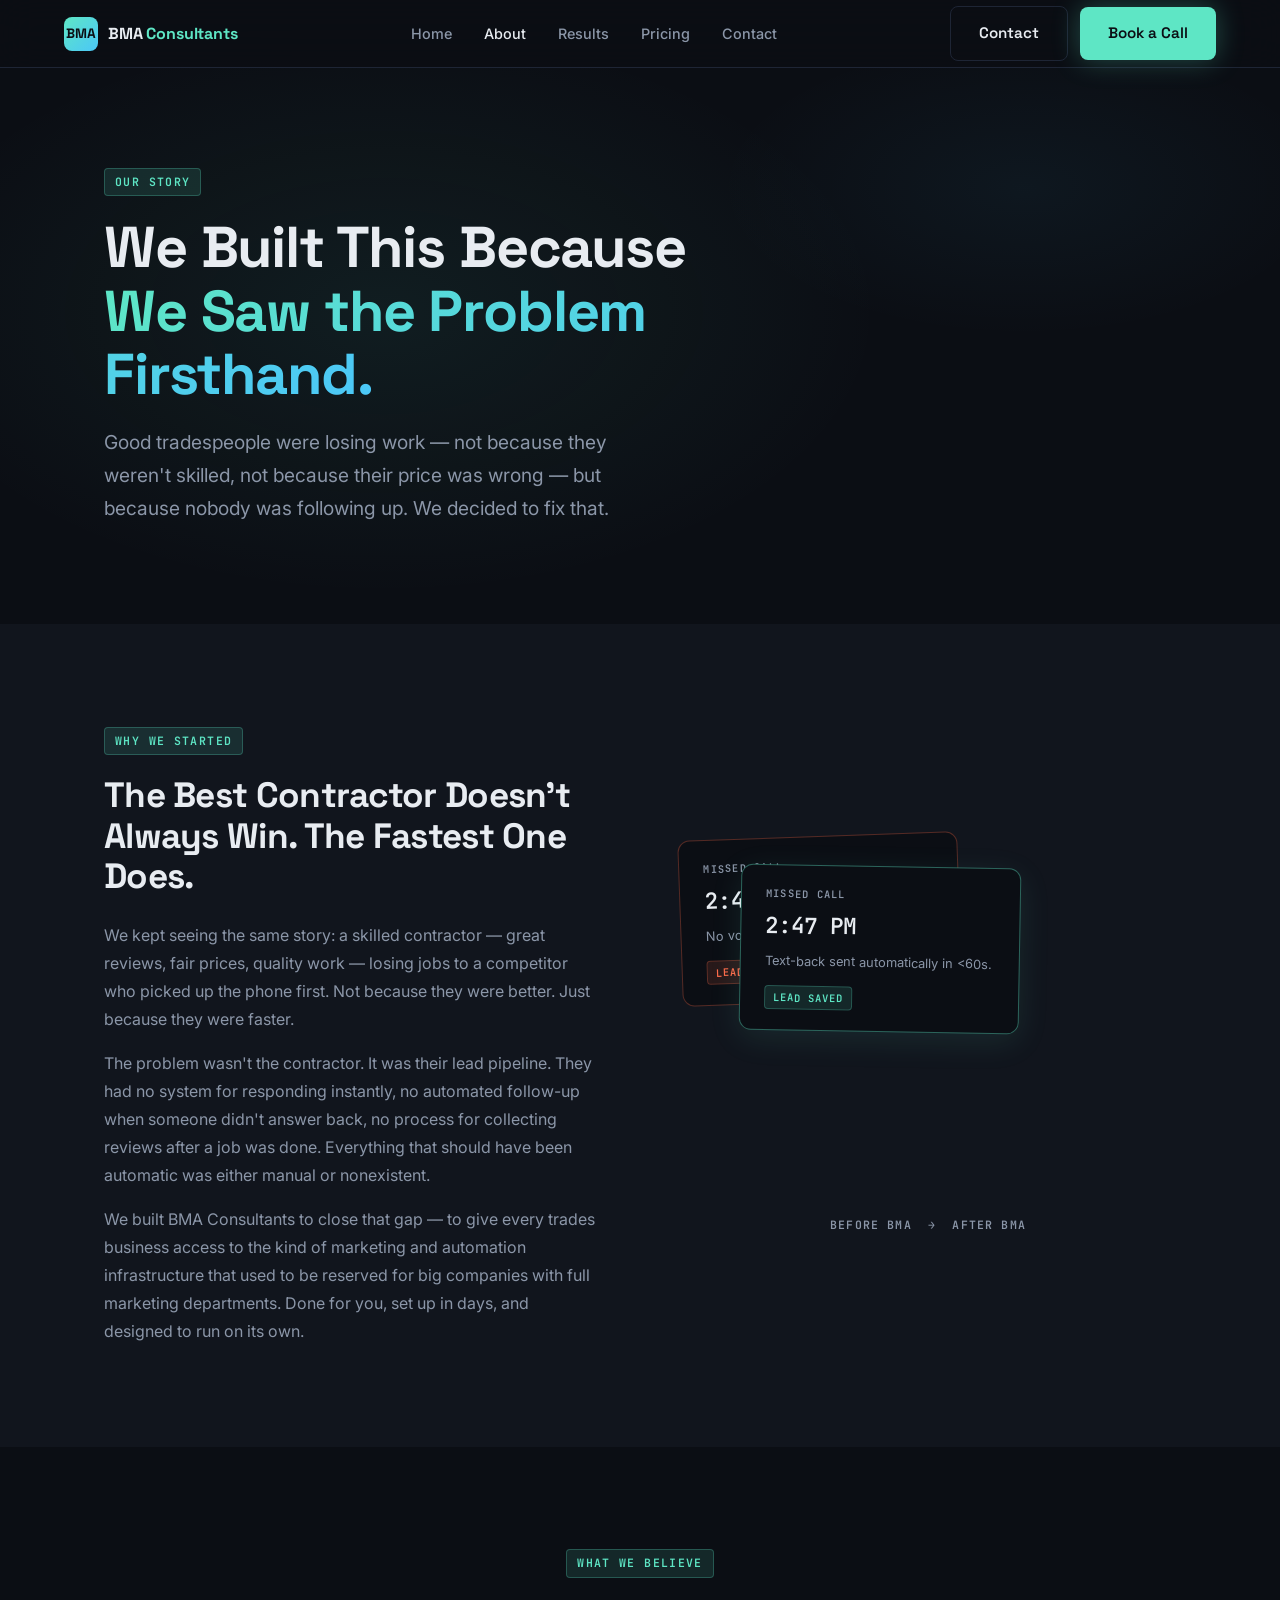
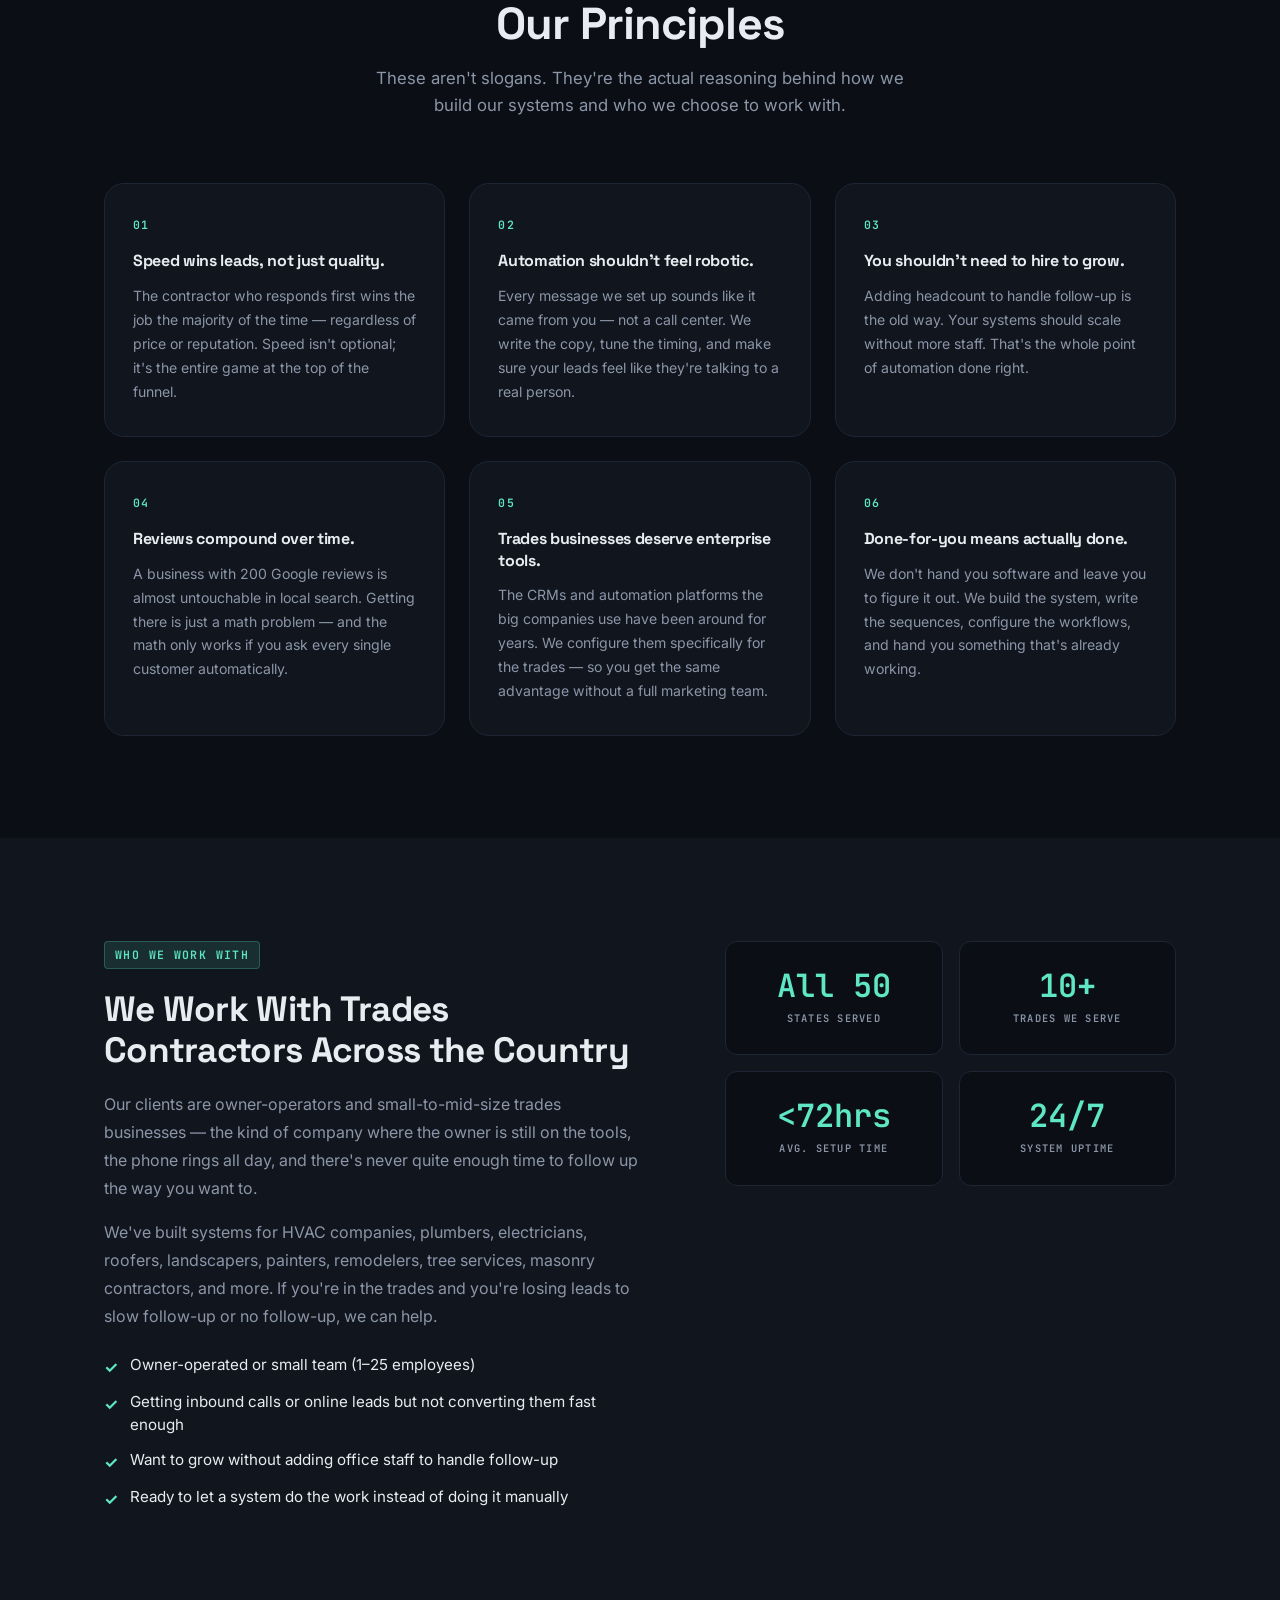
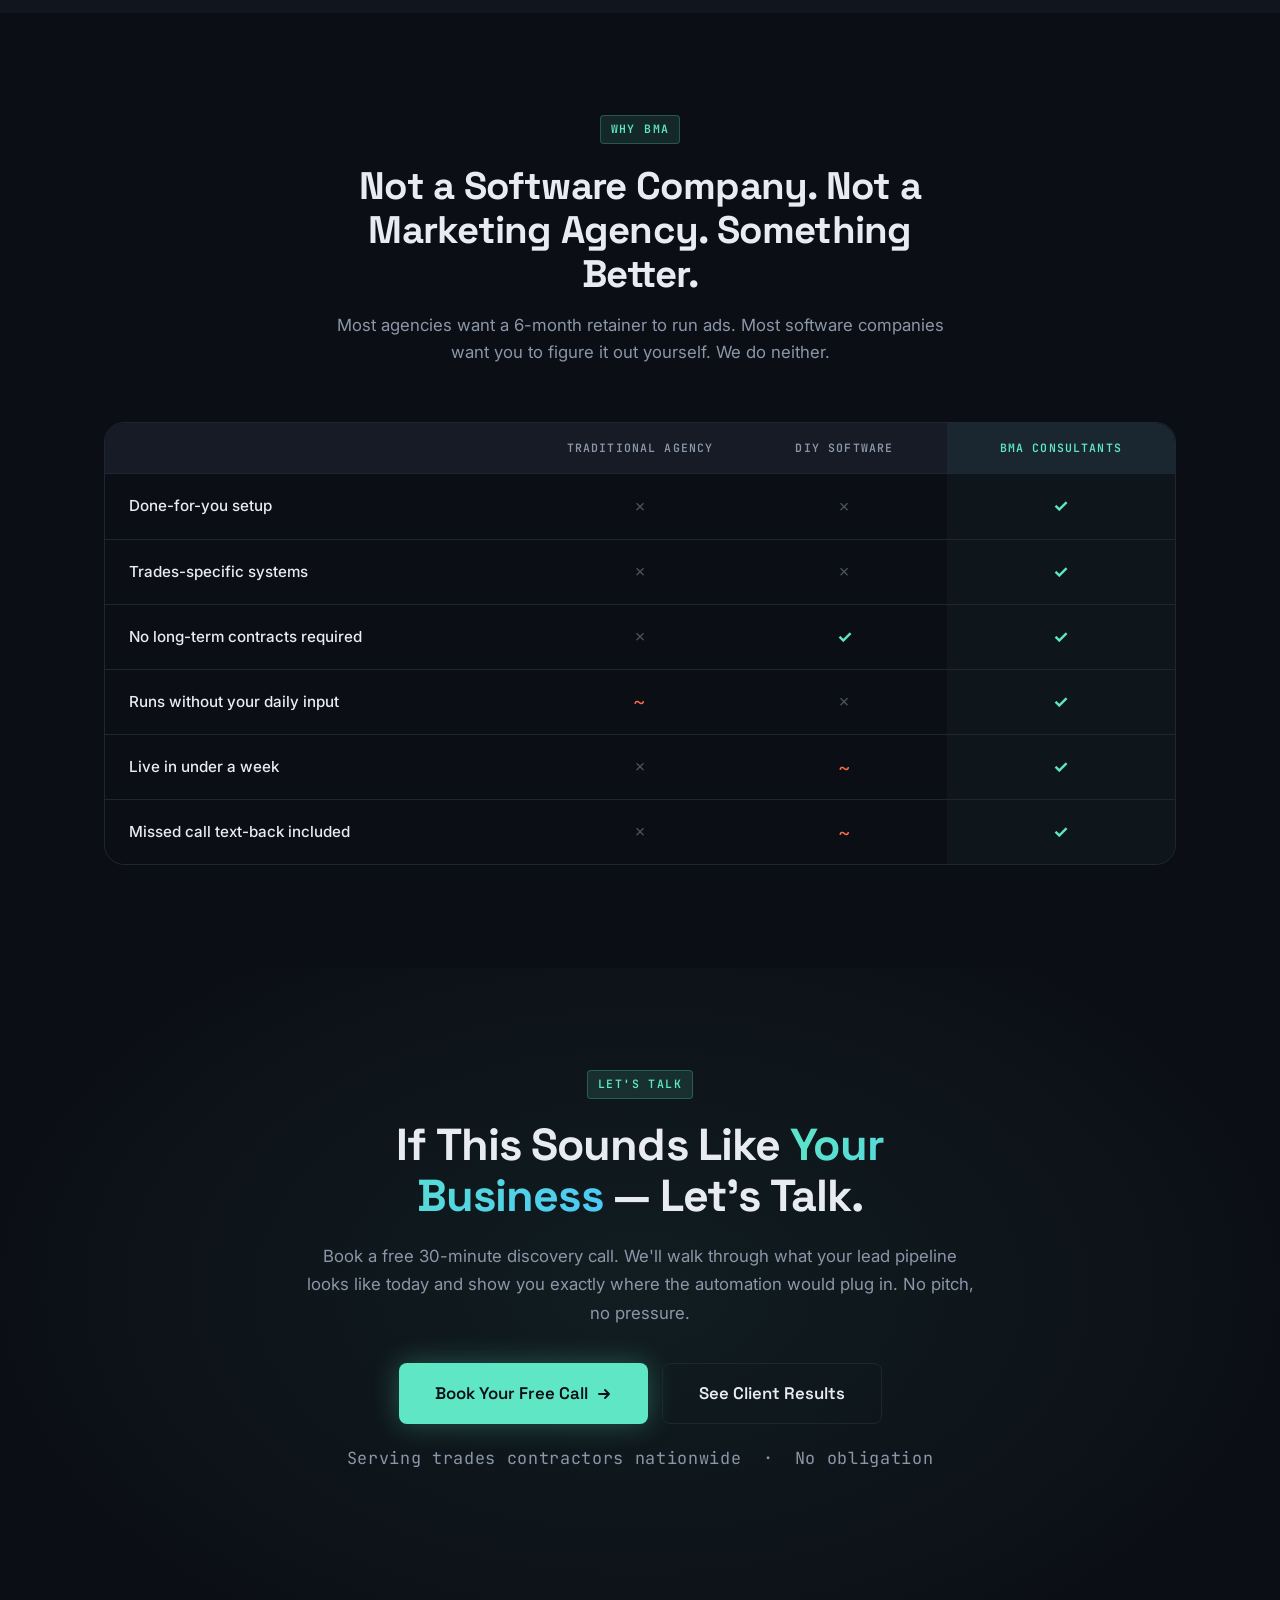
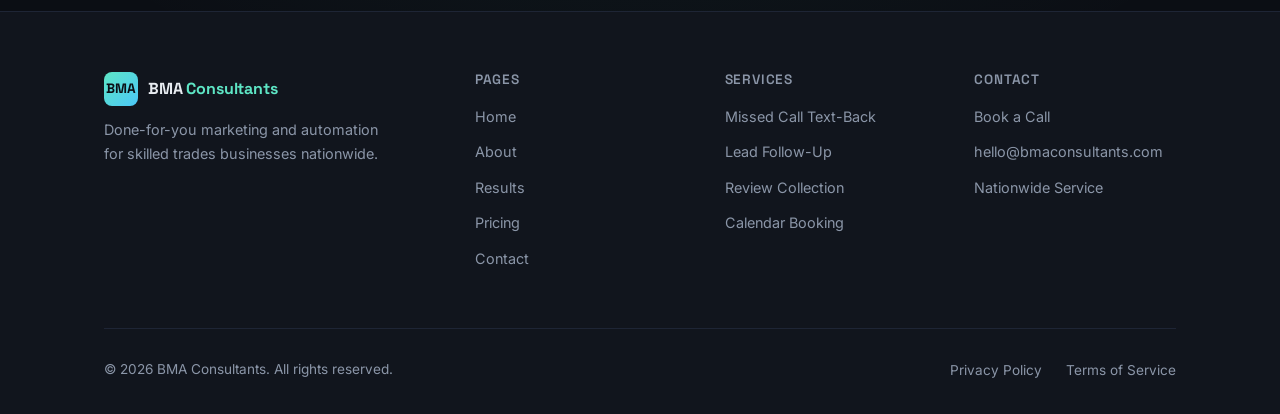
==== about.html @ b3167a3f "Initial commit: BMA Consultants website Static site with home, about, pricing, results, and contact " ====
<!DOCTYPE html>
<html lang="en">
<head>
  <meta charset="UTF-8" />
  <meta name="viewport" content="width=device-width, initial-scale=1.0" />
  <title>About — BMA Consultants</title>
  <meta name="description" content="BMA Consultants was built for trades contractors who are great at their craft but losing jobs because their lead pipeline isn't set up to keep up. Learn why we do what we do." />
  <link rel="preconnect" href="https://fonts.googleapis.com" />
  <link rel="preconnect" href="https://fonts.gstatic.com" crossorigin />
  <link rel="stylesheet" href="css/style.css" />
  <link rel="stylesheet" href="css/about.css" />
</head>
<body>

  <!-- ═══════════════════════════  NAV  ══════════════════════════════ -->
  <nav class="nav" role="navigation" aria-label="Main navigation">
    <a href="index.html" class="nav-logo" aria-label="BMA Consultants Home">
      <div class="nav-logo-mark" aria-hidden="true">BMA</div>
      <div class="nav-logo-text">BMA <span>Consultants</span></div>
    </a>

    <ul class="nav-links">
      <li><a href="index.html">Home</a></li>
      <li><a href="about.html" class="active">About</a></li>
      <li><a href="results.html">Results</a></li>
      <li><a href="pricing.html">Pricing</a></li>
      <li><a href="contact.html">Contact</a></li>
    </ul>

    <div class="nav-cta">
      <a href="contact.html" class="btn btn-outline">Contact</a>
      <a href="contact.html#book" class="btn btn-primary">Book a Call</a>
    </div>

    <button class="hamburger" aria-label="Toggle menu" aria-expanded="false">
      <span></span><span></span><span></span>
    </button>
  </nav>

  <div class="mobile-menu" role="navigation" aria-label="Mobile navigation">
    <a href="index.html">Home</a>
    <a href="about.html">About</a>
    <a href="results.html">Results</a>
    <a href="pricing.html">Pricing</a>
    <a href="contact.html">Contact</a>
    <a href="contact.html#book" class="btn btn-primary">Book a Discovery Call</a>
  </div>

  <main>

    <!-- ═══════════════════════  PAGE HERO  ══════════════════════════ -->
    <section class="about-hero" aria-label="About hero">
      <div class="about-hero-bg" aria-hidden="true"></div>
      <div class="container">
        <div class="about-hero-inner">
          <div class="tag" aria-hidden="true">Our Story</div>
          <h1>
            We Built This Because<br>
            <span class="gradient-text">We Saw the Problem Firsthand.</span>
          </h1>
          <p>
            Good tradespeople were losing work — not because they weren't skilled, not because their price was wrong — but because nobody was following up. We decided to fix that.
          </p>
        </div>
      </div>
    </section>

    <!-- ═══════════════════════  ORIGIN STORY  ═══════════════════════ -->
    <section class="section origin" aria-labelledby="origin-heading">
      <div class="container">
        <div class="origin-grid">

          <div class="origin-content">
            <div class="tag" aria-hidden="true">Why We Started</div>
            <h2 id="origin-heading">The Best Contractor Doesn't Always Win. The Fastest One Does.</h2>
            <p>
              We kept seeing the same story: a skilled contractor — great reviews, fair prices, quality work — losing jobs to a competitor who picked up the phone first. Not because they were better. Just because they were faster.
            </p>
            <p>
              The problem wasn't the contractor. It was their lead pipeline. They had no system for responding instantly, no automated follow-up when someone didn't answer back, no process for collecting reviews after a job was done. Everything that should have been automatic was either manual or nonexistent.
            </p>
            <p>
              We built BMA Consultants to close that gap — to give every trades business access to the kind of marketing and automation infrastructure that used to be reserved for big companies with full marketing departments. Done for you, set up in days, and designed to run on its own.
            </p>
          </div>

          <div class="origin-visual" aria-hidden="true">
            <div class="origin-card-stack">
              <div class="origin-card origin-card-1">
                <div class="origin-card-label mono">Missed Call</div>
                <div class="origin-card-time mono">2:47 PM</div>
                <div class="origin-card-sub">No voicemail. No text. No follow-up.</div>
                <div class="origin-card-badge badge-bad">Lead Lost</div>
              </div>
              <div class="origin-card origin-card-2">
                <div class="origin-card-label mono">Missed Call</div>
                <div class="origin-card-time mono">2:47 PM</div>
                <div class="origin-card-sub">Text-back sent automatically in &lt;60s.</div>
                <div class="origin-card-badge badge-good">Lead Saved</div>
              </div>
            </div>
            <div class="origin-visual-label mono">Before BMA &nbsp;→&nbsp; After BMA</div>
          </div>

        </div>
      </div>
    </section>

    <!-- ═══════════════════════  WHAT WE BELIEVE  ════════════════════ -->
    <section class="beliefs section" aria-labelledby="beliefs-heading">
      <div class="container">
        <div class="beliefs-header">
          <div class="tag" aria-hidden="true">What We Believe</div>
          <h2 id="beliefs-heading">Our Principles</h2>
          <p>These aren't slogans. They're the actual reasoning behind how we build our systems and who we choose to work with.</p>
        </div>

        <div class="beliefs-grid" role="list">

          <div class="belief-card" role="listitem">
            <div class="belief-number mono" aria-hidden="true">01</div>
            <h3>Speed wins leads, not just quality.</h3>
            <p>The contractor who responds first wins the job the majority of the time — regardless of price or reputation. Speed isn't optional; it's the entire game at the top of the funnel.</p>
          </div>

          <div class="belief-card" role="listitem">
            <div class="belief-number mono" aria-hidden="true">02</div>
            <h3>Automation shouldn't feel robotic.</h3>
            <p>Every message we set up sounds like it came from you — not a call center. We write the copy, tune the timing, and make sure your leads feel like they're talking to a real person.</p>
          </div>

          <div class="belief-card" role="listitem">
            <div class="belief-number mono" aria-hidden="true">03</div>
            <h3>You shouldn't need to hire to grow.</h3>
            <p>Adding headcount to handle follow-up is the old way. Your systems should scale without more staff. That's the whole point of automation done right.</p>
          </div>

          <div class="belief-card" role="listitem">
            <div class="belief-number mono" aria-hidden="true">04</div>
            <h3>Reviews compound over time.</h3>
            <p>A business with 200 Google reviews is almost untouchable in local search. Getting there is just a math problem — and the math only works if you ask every single customer automatically.</p>
          </div>

          <div class="belief-card" role="listitem">
            <div class="belief-number mono" aria-hidden="true">05</div>
            <h3>Trades businesses deserve enterprise tools.</h3>
            <p>The CRMs and automation platforms the big companies use have been around for years. We configure them specifically for the trades — so you get the same advantage without a full marketing team.</p>
          </div>

          <div class="belief-card" role="listitem">
            <div class="belief-number mono" aria-hidden="true">06</div>
            <h3>Done-for-you means actually done.</h3>
            <p>We don't hand you software and leave you to figure it out. We build the system, write the sequences, configure the workflows, and hand you something that's already working.</p>
          </div>

        </div>
      </div>
    </section>

    <!-- ═══════════════════════  WHO WE WORK WITH  ═══════════════════ -->
    <section class="who-we-work section" aria-labelledby="who-heading">
      <div class="container">
        <div class="who-inner">

          <div class="who-text">
            <div class="tag" aria-hidden="true">Who We Work With</div>
            <h2 id="who-heading">We Work With Trades Contractors Across the Country</h2>
            <p>
              Our clients are owner-operators and small-to-mid-size trades businesses — the kind of company where the owner is still on the tools, the phone rings all day, and there's never quite enough time to follow up the way you want to.
            </p>
            <p>
              We've built systems for HVAC companies, plumbers, electricians, roofers, landscapers, painters, remodelers, tree services, masonry contractors, and more. If you're in the trades and you're losing leads to slow follow-up or no follow-up, we can help.
            </p>
            <ul class="who-checklist" role="list">
              <li>
                <span class="check-icon" aria-hidden="true">✓</span>
                Owner-operated or small team (1–25 employees)
              </li>
              <li>
                <span class="check-icon" aria-hidden="true">✓</span>
                Getting inbound calls or online leads but not converting them fast enough
              </li>
              <li>
                <span class="check-icon" aria-hidden="true">✓</span>
                Want to grow without adding office staff to handle follow-up
              </li>
              <li>
                <span class="check-icon" aria-hidden="true">✓</span>
                Ready to let a system do the work instead of doing it manually
              </li>
            </ul>
          </div>

          <div class="who-stats" aria-hidden="true">
            <div class="who-stat-card">
              <div class="who-stat-value mono">All 50</div>
              <div class="who-stat-label">States Served</div>
            </div>
            <div class="who-stat-card">
              <div class="who-stat-value mono">10+</div>
              <div class="who-stat-label">Trades We Serve</div>
            </div>
            <div class="who-stat-card">
              <div class="who-stat-value mono">&lt;72hrs</div>
              <div class="who-stat-label">Avg. Setup Time</div>
            </div>
            <div class="who-stat-card">
              <div class="who-stat-value mono">24/7</div>
              <div class="who-stat-label">System Uptime</div>
            </div>
          </div>

        </div>
      </div>
    </section>

    <!-- ════════════════════════  HOW WE'RE DIFFERENT  ═══════════════ -->
    <section class="different section" aria-labelledby="different-heading">
      <div class="container">
        <div class="different-header">
          <div class="tag" aria-hidden="true">Why BMA</div>
          <h2 id="different-heading">Not a Software Company. Not a Marketing Agency. Something Better.</h2>
          <p>Most agencies want a 6-month retainer to run ads. Most software companies want you to figure it out yourself. We do neither.</p>
        </div>

        <div class="compare-table" role="table" aria-label="BMA vs alternatives comparison">
          <div class="compare-header" role="row">
            <div role="columnheader"></div>
            <div role="columnheader" class="compare-col-label">Traditional Agency</div>
            <div role="columnheader" class="compare-col-label">DIY Software</div>
            <div role="columnheader" class="compare-col-label compare-col-bma">BMA Consultants</div>
          </div>

          <div class="compare-row" role="row">
            <div class="compare-feature" role="cell">Done-for-you setup</div>
            <div role="cell"><span class="compare-no" aria-label="No">✗</span></div>
            <div role="cell"><span class="compare-no" aria-label="No">✗</span></div>
            <div role="cell"><span class="compare-yes" aria-label="Yes">✓</span></div>
          </div>

          <div class="compare-row" role="row">
            <div class="compare-feature" role="cell">Trades-specific systems</div>
            <div role="cell"><span class="compare-no" aria-label="No">✗</span></div>
            <div role="cell"><span class="compare-no" aria-label="No">✗</span></div>
            <div role="cell"><span class="compare-yes" aria-label="Yes">✓</span></div>
          </div>

          <div class="compare-row" role="row">
            <div class="compare-feature" role="cell">No long-term contracts required</div>
            <div role="cell"><span class="compare-no" aria-label="No">✗</span></div>
            <div role="cell"><span class="compare-yes" aria-label="Yes">✓</span></div>
            <div role="cell"><span class="compare-yes" aria-label="Yes">✓</span></div>
          </div>

          <div class="compare-row" role="row">
            <div class="compare-feature" role="cell">Runs without your daily input</div>
            <div role="cell"><span class="compare-partial" aria-label="Partial">~</span></div>
            <div role="cell"><span class="compare-no" aria-label="No">✗</span></div>
            <div role="cell"><span class="compare-yes" aria-label="Yes">✓</span></div>
          </div>

          <div class="compare-row" role="row">
            <div class="compare-feature" role="cell">Live in under a week</div>
            <div role="cell"><span class="compare-no" aria-label="No">✗</span></div>
            <div role="cell"><span class="compare-partial" aria-label="Partial">~</span></div>
            <div role="cell"><span class="compare-yes" aria-label="Yes">✓</span></div>
          </div>

          <div class="compare-row" role="row">
            <div class="compare-feature" role="cell">Missed call text-back included</div>
            <div role="cell"><span class="compare-no" aria-label="No">✗</span></div>
            <div role="cell"><span class="compare-partial" aria-label="Partial">~</span></div>
            <div role="cell"><span class="compare-yes" aria-label="Yes">✓</span></div>
          </div>

        </div>
      </div>
    </section>

    <!-- ══════════════════════════  CTA BAND  ════════════════════════ -->
    <section class="cta-band section" aria-labelledby="cta-heading">
      <div class="cta-band-bg" aria-hidden="true"></div>
      <div class="container">
        <div class="cta-band-inner">
          <div class="tag" style="display:inline-flex;margin-inline:auto;" aria-hidden="true">Let's Talk</div>
          <h2 id="cta-heading">
            If This Sounds Like <span class="gradient-text">Your Business</span> — Let's Talk.
          </h2>
          <p>
            Book a free 30-minute discovery call. We'll walk through what your lead pipeline looks like today and show you exactly where the automation would plug in. No pitch, no pressure.
          </p>
          <div class="cta-band-actions">
            <a href="contact.html#book" class="btn btn-primary btn-lg">
              Book Your Free Call
              <svg width="16" height="16" viewBox="0 0 16 16" fill="none" aria-hidden="true">
                <path d="M3 8h10M9 4l4 4-4 4" stroke="currentColor" stroke-width="1.8" stroke-linecap="round" stroke-linejoin="round"/>
              </svg>
            </a>
            <a href="results.html" class="btn btn-outline btn-lg">See Client Results</a>
          </div>
          <p class="cta-band-note">Serving trades contractors nationwide &nbsp;·&nbsp; No obligation</p>
        </div>
      </div>
    </section>

  </main>

  <!-- ═══════════════════════════  FOOTER  ═════════════════════════ -->
  <footer class="footer" aria-label="Site footer">
    <div class="container">
      <div class="footer-grid">

        <div class="footer-brand">
          <a href="index.html" class="nav-logo" aria-label="BMA Consultants Home">
            <div class="nav-logo-mark" aria-hidden="true">BMA</div>
            <div class="nav-logo-text">BMA <span>Consultants</span></div>
          </a>
          <p>Done-for-you marketing and automation for skilled trades businesses nationwide.</p>
        </div>

        <div class="footer-col">
          <h4>Pages</h4>
          <ul>
            <li><a href="index.html">Home</a></li>
            <li><a href="about.html">About</a></li>
            <li><a href="results.html">Results</a></li>
            <li><a href="pricing.html">Pricing</a></li>
            <li><a href="contact.html">Contact</a></li>
          </ul>
        </div>

        <div class="footer-col">
          <h4>Services</h4>
          <ul>
            <li><a href="pricing.html">Missed Call Text-Back</a></li>
            <li><a href="pricing.html">Lead Follow-Up</a></li>
            <li><a href="pricing.html">Review Collection</a></li>
            <li><a href="pricing.html">Calendar Booking</a></li>
          </ul>
        </div>

        <div class="footer-col">
          <h4>Contact</h4>
          <ul>
            <li><a href="contact.html#book">Book a Call</a></li>
            <li><a href="mailto:hello@bmaconsultants.com">hello@bmaconsultants.com</a></li>
            <li><a href="contact.html">Nationwide Service</a></li>
          </ul>
        </div>

      </div>

      <div class="footer-bottom">
        <p>&copy; <span id="footer-year">2025</span> BMA Consultants. All rights reserved.</p>
        <ul class="footer-bottom-links">
          <li><a href="#">Privacy Policy</a></li>
          <li><a href="#">Terms of Service</a></li>
        </ul>
      </div>
    </div>
  </footer>

  <script src="js/main.js"></script>
  <script>document.getElementById('footer-year').textContent = new Date().getFullYear();</script>

</body>
</html>
---- css/style.css ----
/* ============================================================
   BMA CONSULTANTS — Global Stylesheet
   ============================================================ */

@import url('https://fonts.googleapis.com/css2?family=Space+Grotesk:wght@400;500;600;700;800&family=Inter:wght@400;500;600&family=JetBrains+Mono:wght@400;500;600&display=swap');

/* ── Reset & Base ── */
*, *::before, *::after { box-sizing: border-box; margin: 0; padding: 0; }

:root {
  --bg:         #0B0E14;
  --panel:      #11151D;
  --panel-alt:  #161B26;
  --border:     #1E2535;
  --teal:       #5EE6C5;
  --teal-dim:   rgba(94,230,197,.12);
  --teal-glow:  rgba(94,230,197,.35);
  --orange:     #FF6B4A;
  --orange-dim: rgba(255,107,74,.12);
  --text:       #E8ECF1;
  --muted:      #8B96A8;
  --font-head:  'Space Grotesk', sans-serif;
  --font-body:  'Inter', sans-serif;
  --font-mono:  'JetBrains Mono', monospace;
  --radius:     12px;
  --radius-lg:  20px;
  --transition: .2s ease;
}

html { scroll-behavior: smooth; }

body {
  background: var(--bg);
  color: var(--text);
  font-family: var(--font-body);
  font-size: 16px;
  line-height: 1.6;
  -webkit-font-smoothing: antialiased;
}

img { display: block; max-width: 100%; }
a  { color: inherit; text-decoration: none; }

/* ── Typography ── */
h1,h2,h3,h4 { font-family: var(--font-head); line-height: 1.15; letter-spacing: -.02em; }

.mono { font-family: var(--font-mono); }

/* ── Utility ── */
.container {
  max-width: 1200px;
  margin-inline: auto;
  padding-inline: clamp(20px,5vw,64px);
}

.section { padding-block: clamp(64px,8vw,120px); }

.tag {
  display: inline-flex;
  align-items: center;
  gap: 6px;
  font-family: var(--font-mono);
  font-size: .72rem;
  font-weight: 600;
  letter-spacing: .12em;
  text-transform: uppercase;
  color: var(--teal);
  background: var(--teal-dim);
  border: 1px solid rgba(94,230,197,.25);
  border-radius: 4px;
  padding: 4px 10px;
  margin-bottom: 20px;
}

.tag-orange {
  color: var(--orange);
  background: var(--orange-dim);
  border-color: rgba(255,107,74,.25);
}

.gradient-text {
  background: linear-gradient(135deg, var(--teal) 0%, #4BC7F8 100%);
  -webkit-background-clip: text;
  -webkit-text-fill-color: transparent;
  background-clip: text;
}

.btn {
  display: inline-flex;
  align-items: center;
  gap: 8px;
  font-family: var(--font-head);
  font-size: .95rem;
  font-weight: 600;
  border-radius: 8px;
  padding: 14px 28px;
  cursor: pointer;
  border: none;
  transition: var(--transition);
  white-space: nowrap;
}

.btn-primary {
  background: var(--teal);
  color: #0B0E14;
  box-shadow: 0 0 28px rgba(94,230,197,.3);
}
.btn-primary:hover {
  background: #7AEDCE;
  box-shadow: 0 0 40px rgba(94,230,197,.55);
  transform: translateY(-1px);
}

.btn-outline {
  background: transparent;
  color: var(--text);
  border: 1px solid var(--border);
}
.btn-outline:hover {
  border-color: var(--teal);
  color: var(--teal);
}

.btn-lg { font-size: 1.05rem; padding: 16px 36px; }

/* ── Nav ── */
.nav {
  position: fixed;
  top: 0; left: 0; right: 0;
  z-index: 100;
  padding: 0 clamp(20px,5vw,64px);
  height: 68px;
  display: flex;
  align-items: center;
  justify-content: space-between;
  background: rgba(11,14,20,.82);
  backdrop-filter: blur(18px);
  border-bottom: 1px solid var(--border);
  transition: background .3s;
}

.nav-logo {
  display: flex;
  align-items: center;
  gap: 10px;
}

.nav-logo-mark {
  width: 34px;
  height: 34px;
  border-radius: 8px;
  background: linear-gradient(135deg, var(--teal), #4BC7F8);
  display: grid;
  place-items: center;
  font-family: var(--font-head);
  font-weight: 800;
  font-size: .85rem;
  color: #0B0E14;
  flex-shrink: 0;
}

.nav-logo-text {
  font-family: var(--font-head);
  font-weight: 700;
  font-size: 1rem;
  letter-spacing: -.01em;
}
.nav-logo-text span { color: var(--teal); }

.nav-links {
  display: flex;
  align-items: center;
  gap: 32px;
  list-style: none;
}

.nav-links a {
  font-size: .9rem;
  font-weight: 500;
  color: var(--muted);
  transition: color var(--transition);
}
.nav-links a:hover, .nav-links a.active { color: var(--text); }

.nav-cta { display: flex; align-items: center; gap: 12px; }

.hamburger {
  display: none;
  flex-direction: column;
  gap: 5px;
  cursor: pointer;
  background: none;
  border: none;
  padding: 4px;
}
.hamburger span {
  width: 24px; height: 2px;
  background: var(--text);
  border-radius: 2px;
  transition: var(--transition);
}

.mobile-menu {
  display: none;
  position: fixed;
  top: 68px; left: 0; right: 0;
  background: var(--panel);
  border-bottom: 1px solid var(--border);
  padding: 24px clamp(20px,5vw,64px);
  z-index: 99;
  flex-direction: column;
  gap: 20px;
}
.mobile-menu.open { display: flex; }
.mobile-menu a {
  font-size: 1rem;
  font-weight: 500;
  color: var(--muted);
  padding: 8px 0;
  border-bottom: 1px solid var(--border);
}
.mobile-menu a:last-of-type { border-bottom: none; }
.mobile-menu .btn { margin-top: 8px; align-self: flex-start; }

/* ── Footer ── */
.footer {
  background: var(--panel);
  border-top: 1px solid var(--border);
  padding-block: 60px 32px;
}

.footer-grid {
  display: grid;
  grid-template-columns: 1.6fr repeat(3,1fr);
  gap: 48px;
  margin-bottom: 56px;
}

.footer-brand p {
  color: var(--muted);
  font-size: .9rem;
  max-width: 280px;
  margin-top: 12px;
  line-height: 1.65;
}

.footer-col h4 {
  font-family: var(--font-head);
  font-size: .85rem;
  font-weight: 600;
  letter-spacing: .06em;
  text-transform: uppercase;
  color: var(--muted);
  margin-bottom: 16px;
}

.footer-col ul { list-style: none; display: flex; flex-direction: column; gap: 10px; }
.footer-col ul a {
  font-size: .9rem;
  color: var(--muted);
  transition: color var(--transition);
}
.footer-col ul a:hover { color: var(--teal); }

.footer-bottom {
  border-top: 1px solid var(--border);
  padding-top: 28px;
  display: flex;
  align-items: center;
  justify-content: space-between;
  flex-wrap: wrap;
  gap: 12px;
}

.footer-bottom p { font-size: .85rem; color: var(--muted); }

.footer-bottom-links {
  display: flex;
  gap: 24px;
  list-style: none;
}
.footer-bottom-links a {
  font-size: .85rem;
  color: var(--muted);
  transition: color var(--transition);
}
.footer-bottom-links a:hover { color: var(--text); }

/* ============================================================
   HOMEPAGE
   ============================================================ */

/* ── Hero ── */
.hero {
  position: relative;
  min-height: 100svh;
  display: flex;
  align-items: center;
  overflow: hidden;
  padding-top: 68px;
}

.hero-bg {
  position: absolute;
  inset: 0;
  background:
    radial-gradient(ellipse 70% 60% at 60% 40%, rgba(94,230,197,.08) 0%, transparent 65%),
    radial-gradient(ellipse 50% 40% at 80% 70%, rgba(255,107,74,.05) 0%, transparent 60%);
  pointer-events: none;
}

.hero-grid-overlay {
  position: absolute;
  inset: 0;
  background-image:
    linear-gradient(var(--border) 1px, transparent 1px),
    linear-gradient(90deg, var(--border) 1px, transparent 1px);
  background-size: 60px 60px;
  opacity: .25;
  mask-image: radial-gradient(ellipse 80% 80% at 50% 50%, black 20%, transparent 80%);
  pointer-events: none;
}

.hero-inner {
  position: relative;
  z-index: 1;
  max-width: 780px;
}

.hero-eyebrow {
  display: inline-flex;
  align-items: center;
  gap: 8px;
  font-family: var(--font-mono);
  font-size: .72rem;
  font-weight: 600;
  letter-spacing: .14em;
  text-transform: uppercase;
  color: var(--teal);
  margin-bottom: 24px;
}

.hero-eyebrow-dot {
  width: 7px; height: 7px;
  border-radius: 50%;
  background: var(--teal);
  animation: pulse-dot 2s ease-in-out infinite;
}

@keyframes pulse-dot {
  0%,100% { opacity: 1; transform: scale(1); box-shadow: 0 0 0 0 var(--teal-glow); }
  50%      { opacity: .7; transform: scale(1.15); box-shadow: 0 0 0 6px transparent; }
}

.hero h1 {
  font-size: clamp(2.6rem, 5.5vw, 4.4rem);
  font-weight: 800;
  line-height: 1.08;
  margin-bottom: 24px;
}

.hero-accent { color: var(--orange); }

.hero-sub {
  font-size: clamp(1rem, 1.8vw, 1.2rem);
  color: var(--muted);
  max-width: 560px;
  margin-bottom: 40px;
  line-height: 1.7;
}

.hero-ctas { display: flex; flex-wrap: wrap; gap: 14px; }

.hero-trust {
  margin-top: 48px;
  display: flex;
  align-items: center;
  gap: 16px;
  flex-wrap: wrap;
}

.hero-trust-avatars {
  display: flex;
}
.hero-trust-avatars span {
  width: 32px; height: 32px;
  border-radius: 50%;
  border: 2px solid var(--bg);
  background: linear-gradient(135deg, var(--teal), #4BC7F8);
  margin-left: -8px;
  display: grid;
  place-items: center;
  font-family: var(--font-head);
  font-size: .6rem;
  font-weight: 700;
  color: #0B0E14;
}
.hero-trust-avatars span:first-child { margin-left: 0; }

.hero-trust p {
  font-size: .85rem;
  color: var(--muted);
}
.hero-trust p strong { color: var(--text); }

/* ── Problem ── */
.problem { background: var(--panel); }

.problem-header { text-align: center; max-width: 640px; margin-inline: auto; margin-bottom: 64px; }
.problem-header h2 { font-size: clamp(2rem,3.5vw,2.8rem); margin-bottom: 16px; }
.problem-header p { color: var(--muted); font-size: 1.05rem; }

.problem-cards {
  display: grid;
  grid-template-columns: repeat(3, 1fr);
  gap: 24px;
}

.problem-card {
  background: var(--bg);
  border: 1px solid var(--border);
  border-radius: var(--radius-lg);
  padding: 36px 32px;
  position: relative;
  overflow: hidden;
  transition: border-color var(--transition), transform var(--transition);
}
.problem-card:hover {
  border-color: rgba(255,107,74,.4);
  transform: translateY(-2px);
}

.problem-card::before {
  content: '';
  position: absolute;
  top: 0; left: 0; right: 0;
  height: 3px;
  background: linear-gradient(90deg, var(--orange), transparent);
}

.problem-stat {
  font-family: var(--font-mono);
  font-size: clamp(3rem,5vw,4.2rem);
  font-weight: 600;
  color: var(--orange);
  line-height: 1;
  margin-bottom: 12px;
}

.problem-card h3 {
  font-size: 1.1rem;
  font-weight: 700;
  margin-bottom: 10px;
}

.problem-card p { font-size: .9rem; color: var(--muted); line-height: 1.65; }

/* ── How It Works ── */
.how-header { text-align: center; max-width: 600px; margin-inline: auto; margin-bottom: 72px; }
.how-header h2 { font-size: clamp(2rem,3.5vw,2.8rem); margin-bottom: 16px; }
.how-header p { color: var(--muted); font-size: 1.05rem; }

.how-steps {
  display: grid;
  grid-template-columns: repeat(4,1fr);
  gap: 0;
  position: relative;
}

.how-steps::before {
  content: '';
  position: absolute;
  top: 52px;
  left: calc(12.5% + 28px);
  right: calc(12.5% + 28px);
  height: 2px;
  background: linear-gradient(90deg, var(--teal), #4BC7F8, var(--teal));
  opacity: .35;
}

.how-step {
  padding: 0 20px;
  text-align: center;
  position: relative;
}

.how-step-number {
  width: 56px; height: 56px;
  border-radius: 50%;
  background: var(--panel);
  border: 2px solid var(--teal);
  display: grid;
  place-items: center;
  margin-inline: auto;
  margin-bottom: 24px;
  position: relative;
  z-index: 1;
  font-family: var(--font-mono);
  font-size: .85rem;
  font-weight: 600;
  color: var(--teal);
  box-shadow: 0 0 20px rgba(94,230,197,.2);
}

.how-step-icon {
  font-size: 1.4rem;
  margin-bottom: 16px;
  display: block;
}

.how-step h3 {
  font-size: 1.1rem;
  font-weight: 700;
  margin-bottom: 10px;
}

.how-step p { font-size: .88rem; color: var(--muted); line-height: 1.65; }

.how-step-label {
  display: inline-block;
  font-family: var(--font-mono);
  font-size: .65rem;
  font-weight: 600;
  letter-spacing: .1em;
  text-transform: uppercase;
  color: var(--teal);
  background: var(--teal-dim);
  border: 1px solid rgba(94,230,197,.2);
  border-radius: 4px;
  padding: 3px 8px;
  margin-bottom: 12px;
}

/* ── Proof Strip ── */
.proof {
  background: linear-gradient(135deg, rgba(94,230,197,.07) 0%, rgba(75,199,248,.05) 100%);
  border-top: 1px solid var(--border);
  border-bottom: 1px solid var(--border);
  padding-block: 56px;
}

.proof-inner {
  display: grid;
  grid-template-columns: repeat(3,1fr);
  gap: 40px;
  text-align: center;
}

.proof-item {}

.proof-stat {
  font-family: var(--font-mono);
  font-size: clamp(2rem,3.5vw,3rem);
  font-weight: 600;
  color: var(--teal);
  line-height: 1;
  margin-bottom: 8px;
}

.proof-label {
  font-family: var(--font-mono);
  font-size: .72rem;
  font-weight: 600;
  letter-spacing: .12em;
  text-transform: uppercase;
  color: var(--muted);
  margin-bottom: 6px;
}

.proof-item p { font-size: .88rem; color: var(--muted); }

.proof-divider {
  width: 1px;
  background: var(--border);
  margin-inline: auto;
}

/* ── Industries ── */
.industries { background: var(--panel); }

.industries-header { text-align: center; max-width: 560px; margin-inline: auto; margin-bottom: 56px; }
.industries-header h2 { font-size: clamp(2rem,3.5vw,2.8rem); margin-bottom: 16px; }
.industries-header p { color: var(--muted); font-size: 1.05rem; }

.industry-grid {
  display: grid;
  grid-template-columns: repeat(5,1fr);
  gap: 16px;
}

/* 10 cards: 5×2 on desktop */
.industry-grid article:nth-child(n+6) {
  /* natural second row — no extra CSS needed */
}

.industry-card {
  background: var(--bg);
  border: 1px solid var(--border);
  border-radius: var(--radius);
  padding: 28px 20px;
  text-align: center;
  transition: border-color var(--transition), transform var(--transition), box-shadow var(--transition);
  cursor: default;
}
.industry-card:hover {
  border-color: rgba(94,230,197,.4);
  transform: translateY(-3px);
  box-shadow: 0 8px 32px rgba(94,230,197,.08);
}

.industry-icon {
  font-size: 2.2rem;
  margin-bottom: 14px;
  display: block;
}

.industry-card h3 {
  font-size: .95rem;
  font-weight: 700;
  margin-bottom: 8px;
}

.industry-card p { font-size: .8rem; color: var(--muted); }

/* ── CTA Band ── */
.cta-band {
  background: var(--bg);
  position: relative;
  overflow: hidden;
  text-align: center;
}

.cta-band-bg {
  position: absolute;
  inset: 0;
  background: radial-gradient(ellipse 80% 100% at 50% 50%, rgba(94,230,197,.07) 0%, transparent 70%);
  pointer-events: none;
}

.cta-band-inner { position: relative; z-index: 1; max-width: 680px; margin-inline: auto; }

.cta-band h2 {
  font-size: clamp(2rem, 3.5vw, 3rem);
  font-weight: 800;
  margin-bottom: 20px;
}

.cta-band p {
  font-size: 1.05rem;
  color: var(--muted);
  margin-bottom: 36px;
  line-height: 1.7;
}

.cta-band-actions { display: flex; justify-content: center; gap: 14px; flex-wrap: wrap; }

.cta-band-note {
  margin-top: 20px;
  font-size: .82rem;
  color: var(--muted);
  font-family: var(--font-mono);
  letter-spacing: .04em;
}

/* ============================================================
   RESPONSIVE
   ============================================================ */

@media (max-width: 900px) {
  .nav-links, .nav-cta .btn-outline { display: none; }
  .hamburger { display: flex; }

  .problem-cards { grid-template-columns: 1fr; }
  .how-steps { grid-template-columns: repeat(2,1fr); gap: 48px; }
  .how-steps::before { display: none; }
  .proof-inner { grid-template-columns: 1fr; gap: 32px; }
  .proof-divider { display: none; }
  .industry-grid { grid-template-columns: repeat(3,1fr); }
  .footer-grid { grid-template-columns: 1fr 1fr; }
}

@media (max-width: 600px) {
  .how-steps { grid-template-columns: 1fr; }
  .industry-grid { grid-template-columns: repeat(2,1fr); }
  .footer-grid { grid-template-columns: 1fr; }
  .footer-bottom { flex-direction: column; align-items: flex-start; }
  .hero-trust { flex-direction: column; align-items: flex-start; }
}
---- css/about.css ----
/* ============================================================
   ABOUT PAGE — Supplemental Styles
   ============================================================ */

/* ── Page Hero ── */
.about-hero {
  position: relative;
  padding-top: calc(68px + clamp(64px,8vw,100px));
  padding-bottom: clamp(64px,8vw,100px);
  overflow: hidden;
}

.about-hero-bg {
  position: absolute;
  inset: 0;
  background:
    radial-gradient(ellipse 60% 70% at 30% 50%, rgba(94,230,197,.07) 0%, transparent 65%),
    radial-gradient(ellipse 40% 40% at 80% 30%, rgba(75,199,248,.05) 0%, transparent 60%);
  pointer-events: none;
}

.about-hero-inner {
  position: relative;
  z-index: 1;
  max-width: 720px;
}

.about-hero-inner h1 {
  font-size: clamp(2.2rem, 4.5vw, 3.8rem);
  font-weight: 800;
  line-height: 1.1;
  margin-bottom: 20px;
}

.about-hero-inner > p {
  font-size: clamp(1rem, 1.8vw, 1.2rem);
  color: var(--muted);
  max-width: 560px;
  line-height: 1.7;
}

/* ── Origin Story ── */
.origin { background: var(--panel); }

.origin-grid {
  display: grid;
  grid-template-columns: 1fr 1fr;
  gap: 80px;
  align-items: center;
}

.origin-content h2 {
  font-size: clamp(1.6rem, 2.8vw, 2.2rem);
  margin-bottom: 24px;
}

.origin-content p {
  color: var(--muted);
  line-height: 1.75;
  margin-bottom: 16px;
}
.origin-content p:last-child { margin-bottom: 0; }

/* Before/After card visual */
.origin-card-stack {
  position: relative;
  height: 200px;
}

.origin-card {
  position: absolute;
  background: var(--bg);
  border: 1px solid var(--border);
  border-radius: var(--radius);
  padding: 20px 24px;
  width: 280px;
}

.origin-card-1 {
  top: 0; left: 0;
  border-color: rgba(255,107,74,.3);
  transform: rotate(-2deg);
}
.origin-card-2 {
  top: 30px; left: 60px;
  border-color: rgba(94,230,197,.4);
  box-shadow: 0 8px 32px rgba(94,230,197,.1);
  transform: rotate(1deg);
}

.origin-card-label {
  font-size: .65rem;
  font-weight: 600;
  letter-spacing: .12em;
  text-transform: uppercase;
  color: var(--muted);
  margin-bottom: 6px;
}

.origin-card-time {
  font-size: 1.4rem;
  font-weight: 600;
  color: var(--text);
  margin-bottom: 8px;
}

.origin-card-sub {
  font-size: .8rem;
  color: var(--muted);
  margin-bottom: 12px;
  line-height: 1.5;
}

.origin-card-badge {
  display: inline-block;
  font-family: var(--font-mono);
  font-size: .65rem;
  font-weight: 600;
  letter-spacing: .1em;
  text-transform: uppercase;
  padding: 3px 8px;
  border-radius: 4px;
}

.badge-bad {
  color: var(--orange);
  background: var(--orange-dim);
  border: 1px solid rgba(255,107,74,.25);
}

.badge-good {
  color: var(--teal);
  background: var(--teal-dim);
  border: 1px solid rgba(94,230,197,.25);
}

.origin-visual-label {
  margin-top: 180px;
  font-size: .72rem;
  font-weight: 600;
  letter-spacing: .1em;
  text-transform: uppercase;
  color: var(--muted);
  text-align: center;
}

/* ── Beliefs ── */
.beliefs-header {
  text-align: center;
  max-width: 560px;
  margin-inline: auto;
  margin-bottom: 64px;
}

.beliefs-header h2 {
  font-size: clamp(2rem, 3.5vw, 2.8rem);
  margin-bottom: 16px;
}

.beliefs-header p { color: var(--muted); font-size: 1.05rem; }

.beliefs-grid {
  display: grid;
  grid-template-columns: repeat(3, 1fr);
  gap: 24px;
}

.belief-card {
  background: var(--panel);
  border: 1px solid var(--border);
  border-radius: var(--radius-lg);
  padding: 32px 28px;
  transition: border-color var(--transition), transform var(--transition);
  position: relative;
  overflow: hidden;
}

.belief-card::before {
  content: '';
  position: absolute;
  top: 0; left: 0; right: 0;
  height: 2px;
  background: linear-gradient(90deg, var(--teal), transparent);
  opacity: 0;
  transition: opacity var(--transition);
}

.belief-card:hover {
  border-color: rgba(94,230,197,.3);
  transform: translateY(-2px);
}

.belief-card:hover::before { opacity: 1; }

.belief-number {
  font-size: .72rem;
  font-weight: 600;
  letter-spacing: .12em;
  color: var(--teal);
  margin-bottom: 16px;
  display: block;
}

.belief-card h3 {
  font-size: 1rem;
  font-weight: 700;
  margin-bottom: 12px;
  line-height: 1.35;
}

.belief-card p {
  font-size: .88rem;
  color: var(--muted);
  line-height: 1.7;
}

/* ── Who We Work With ── */
.who-we-work { background: var(--panel); }

.who-inner {
  display: grid;
  grid-template-columns: 1.2fr 1fr;
  gap: 80px;
  align-items: start;
}

.who-text h2 {
  font-size: clamp(1.6rem, 2.8vw, 2.2rem);
  margin-bottom: 20px;
}

.who-text p {
  color: var(--muted);
  line-height: 1.75;
  margin-bottom: 16px;
}

.who-checklist {
  list-style: none;
  display: flex;
  flex-direction: column;
  gap: 12px;
  margin-top: 24px;
}

.who-checklist li {
  display: flex;
  align-items: flex-start;
  gap: 12px;
  font-size: .95rem;
  color: var(--text);
  line-height: 1.5;
}

.check-icon {
  color: var(--teal);
  font-weight: 700;
  font-size: 1rem;
  flex-shrink: 0;
  margin-top: 1px;
}

.who-stats {
  display: grid;
  grid-template-columns: 1fr 1fr;
  gap: 16px;
}

.who-stat-card {
  background: var(--bg);
  border: 1px solid var(--border);
  border-radius: var(--radius);
  padding: 28px 20px;
  text-align: center;
  transition: border-color var(--transition);
}

.who-stat-card:hover { border-color: rgba(94,230,197,.35); }

.who-stat-value {
  font-size: clamp(1.6rem, 2.5vw, 2rem);
  font-weight: 600;
  color: var(--teal);
  line-height: 1;
  margin-bottom: 8px;
}

.who-stat-label {
  font-family: var(--font-mono);
  font-size: .65rem;
  font-weight: 600;
  letter-spacing: .12em;
  text-transform: uppercase;
  color: var(--muted);
}

/* ── Comparison Table ── */
.different { background: var(--bg); }

.different-header {
  text-align: center;
  max-width: 640px;
  margin-inline: auto;
  margin-bottom: 56px;
}

.different-header h2 {
  font-size: clamp(1.8rem, 3vw, 2.6rem);
  margin-bottom: 16px;
}

.different-header p { color: var(--muted); font-size: 1.05rem; }

.compare-table {
  border: 1px solid var(--border);
  border-radius: var(--radius-lg);
  overflow: hidden;
}

.compare-header,
.compare-row {
  display: grid;
  grid-template-columns: 2fr repeat(3, 1fr);
}

.compare-header {
  background: var(--panel-alt);
  padding: 16px 24px;
  border-bottom: 1px solid var(--border);
}

.compare-col-label {
  font-family: var(--font-mono);
  font-size: .72rem;
  font-weight: 600;
  letter-spacing: .1em;
  text-transform: uppercase;
  color: var(--muted);
  text-align: center;
}

.compare-col-bma {
  color: var(--teal);
  background: rgba(94,230,197,.06);
  margin: -16px -24px -16px 0;
  padding: 16px 24px;
  border-radius: 0 var(--radius-lg) 0 0;
}

.compare-row {
  padding: 18px 24px;
  border-bottom: 1px solid var(--border);
  align-items: center;
  transition: background var(--transition);
}

.compare-row:last-child { border-bottom: none; }
.compare-row:hover { background: rgba(255,255,255,.02); }

.compare-row > div:nth-child(4) {
  background: rgba(94,230,197,.04);
  margin: -18px -24px -18px 0;
  padding: 18px 24px;
  display: flex;
  justify-content: center;
}

.compare-feature {
  font-size: .95rem;
  color: var(--text);
  font-weight: 500;
}

.compare-row > div:not(.compare-feature) {
  display: flex;
  justify-content: center;
}

.compare-yes {
  color: var(--teal);
  font-size: 1.1rem;
  font-weight: 700;
}

.compare-no {
  color: var(--muted);
  font-size: 1rem;
  opacity: .5;
}

.compare-partial {
  color: var(--orange);
  font-size: 1.2rem;
  line-height: 1;
}

/* ============================================================
   RESPONSIVE
   ============================================================ */

@media (max-width: 900px) {
  .origin-grid { grid-template-columns: 1fr; gap: 48px; }
  .origin-visual { order: -1; }
  .beliefs-grid { grid-template-columns: repeat(2, 1fr); }
  .who-inner { grid-template-columns: 1fr; gap: 48px; }
  .compare-header,
  .compare-row { grid-template-columns: 1.5fr repeat(3, 1fr); }
}

@media (max-width: 600px) {
  .beliefs-grid { grid-template-columns: 1fr; }
  .who-stats { grid-template-columns: 1fr 1fr; }
  .compare-table { font-size: .85rem; }
  .compare-header,
  .compare-row {
    grid-template-columns: 1fr repeat(3, auto);
    padding-inline: 16px;
  }
}
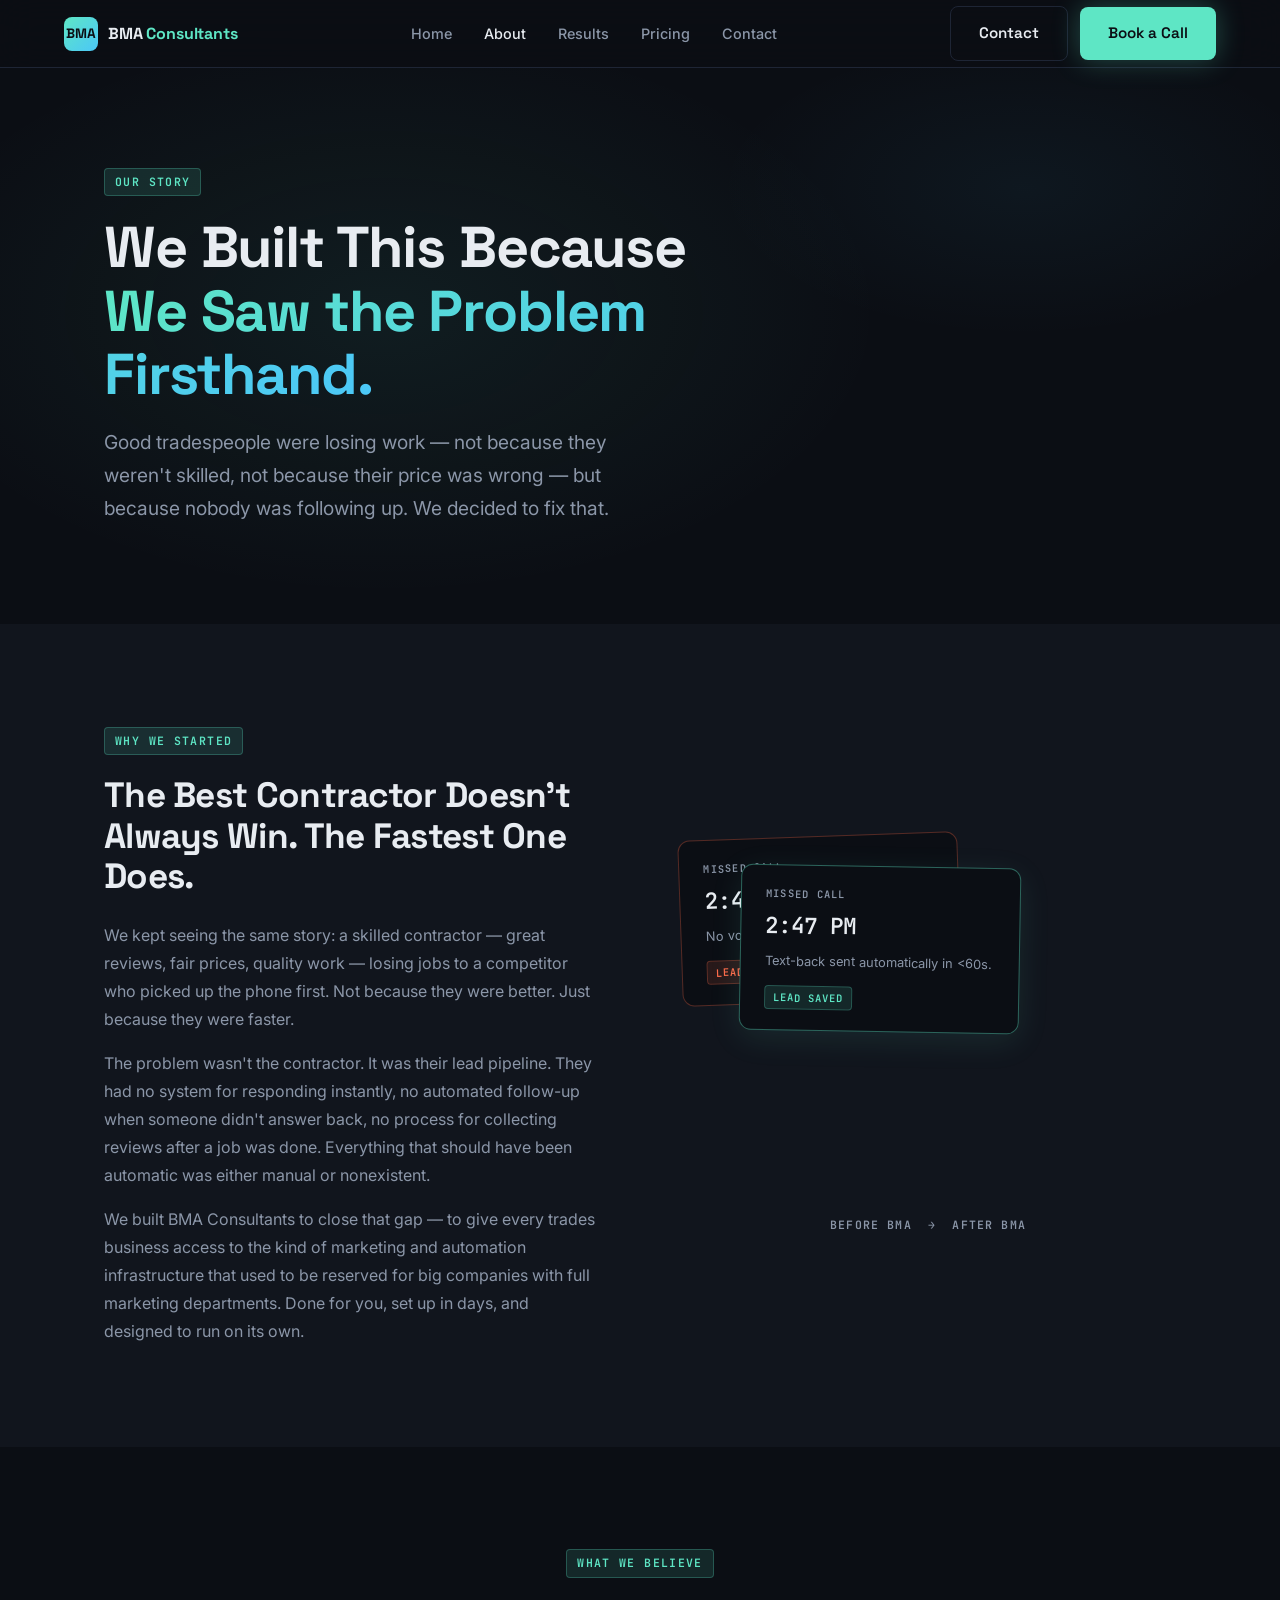
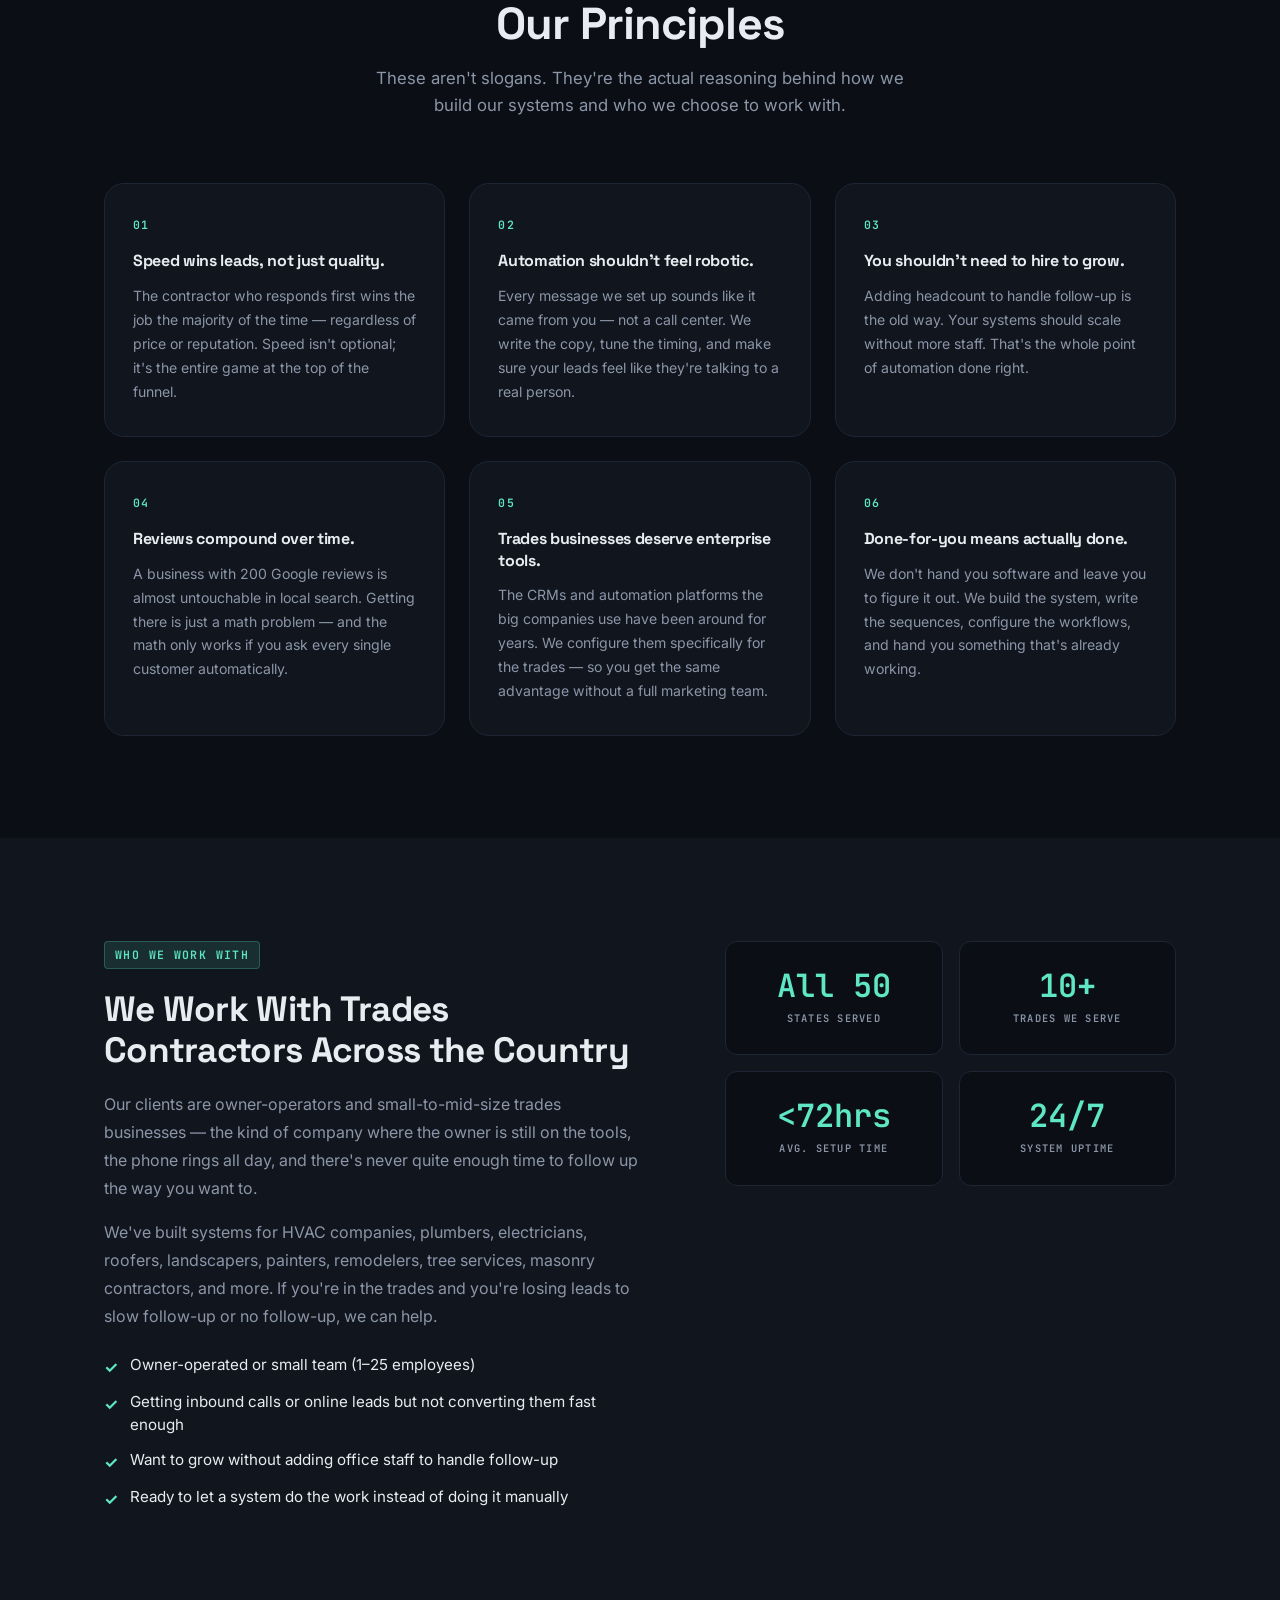
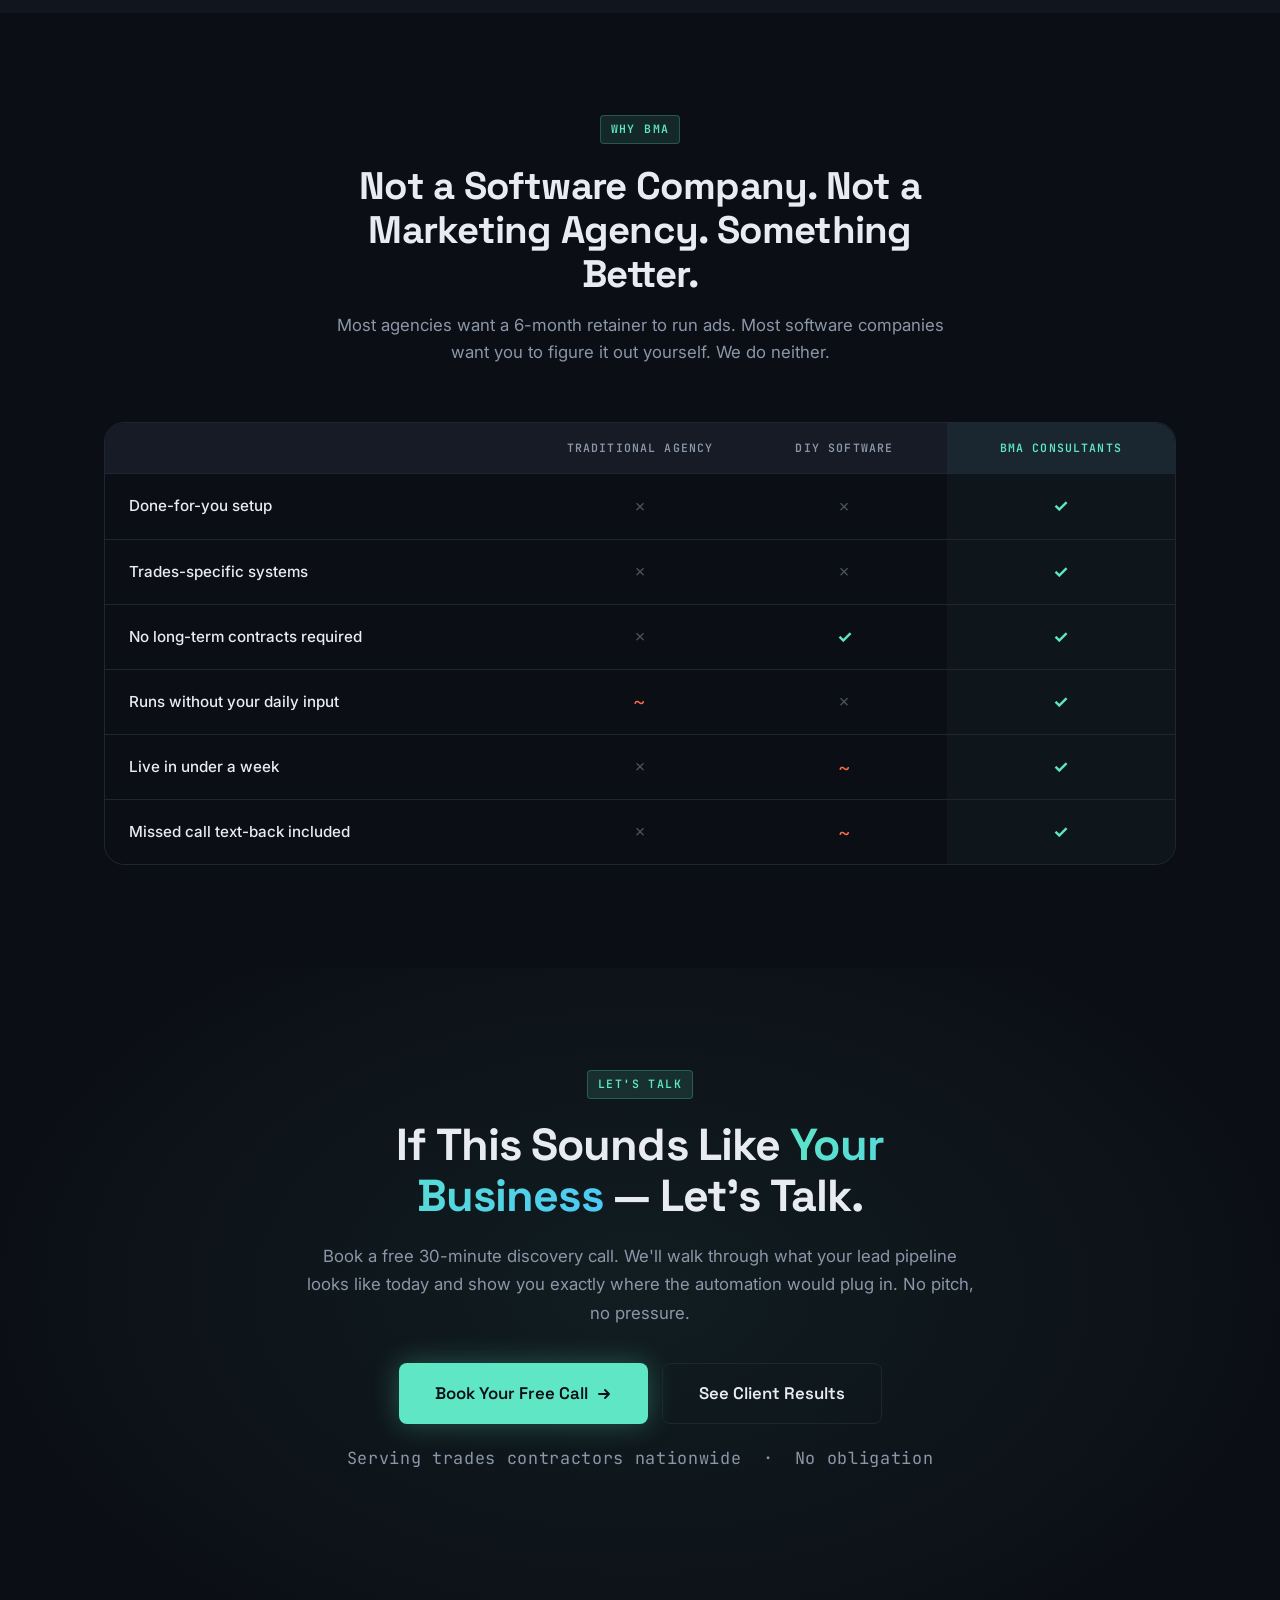
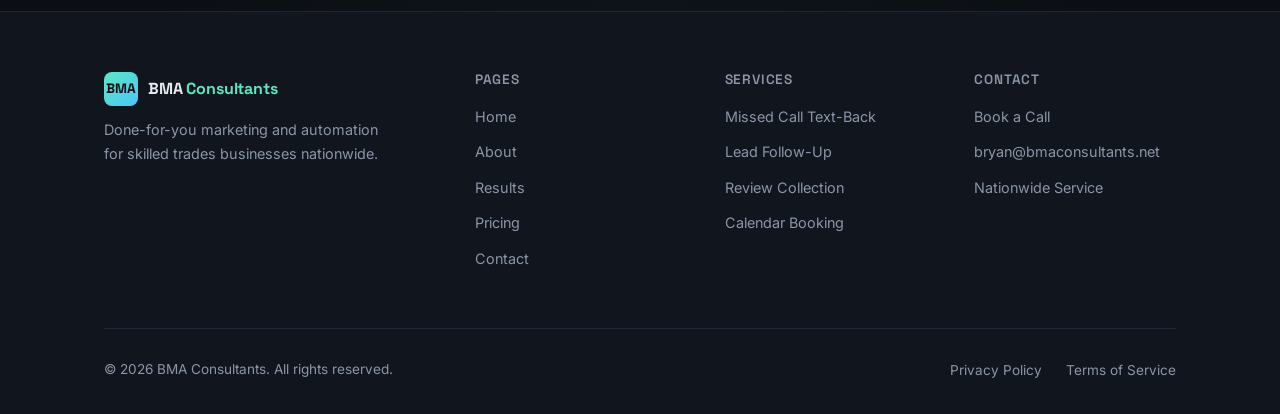
==== commit bd68f088: "Update contact email to bryan@bmaconsultants.net site-wide Replaces the stale hello@bmaconsultants.c" ====
--- a/about.html
+++ b/about.html
@@ -343,7 +343,7 @@
           <h4>Contact</h4>
           <ul>
             <li><a href="contact.html#book">Book a Call</a></li>
-            <li><a href="mailto:hello@bmaconsultants.com">hello@bmaconsultants.com</a></li>
+            <li><a href="mailto:bryan@bmaconsultants.net">bryan@bmaconsultants.net</a></li>
             <li><a href="contact.html">Nationwide Service</a></li>
           </ul>
         </div>
@@ -353,8 +353,8 @@
       <div class="footer-bottom">
         <p>&copy; <span id="footer-year">2025</span> BMA Consultants. All rights reserved.</p>
         <ul class="footer-bottom-links">
-          <li><a href="#">Privacy Policy</a></li>
-          <li><a href="#">Terms of Service</a></li>
+          <li><a href="privacy.html">Privacy Policy</a></li>
+          <li><a href="terms.html">Terms of Service</a></li>
         </ul>
       </div>
     </div>
@@ -363,5 +363,6 @@
   <script src="js/main.js"></script>
   <script>document.getElementById('footer-year').textContent = new Date().getFullYear();</script>
 
+<script src="https://widgets.leadconnectorhq.com/loader.js" data-resources-url="https://widgets.leadconnectorhq.com/chat-widget/loader.js" data-widget-id="6a5449a3c02522215a1ddafb" data-source="WEB_USER"></script>
 </body>
 </html>
